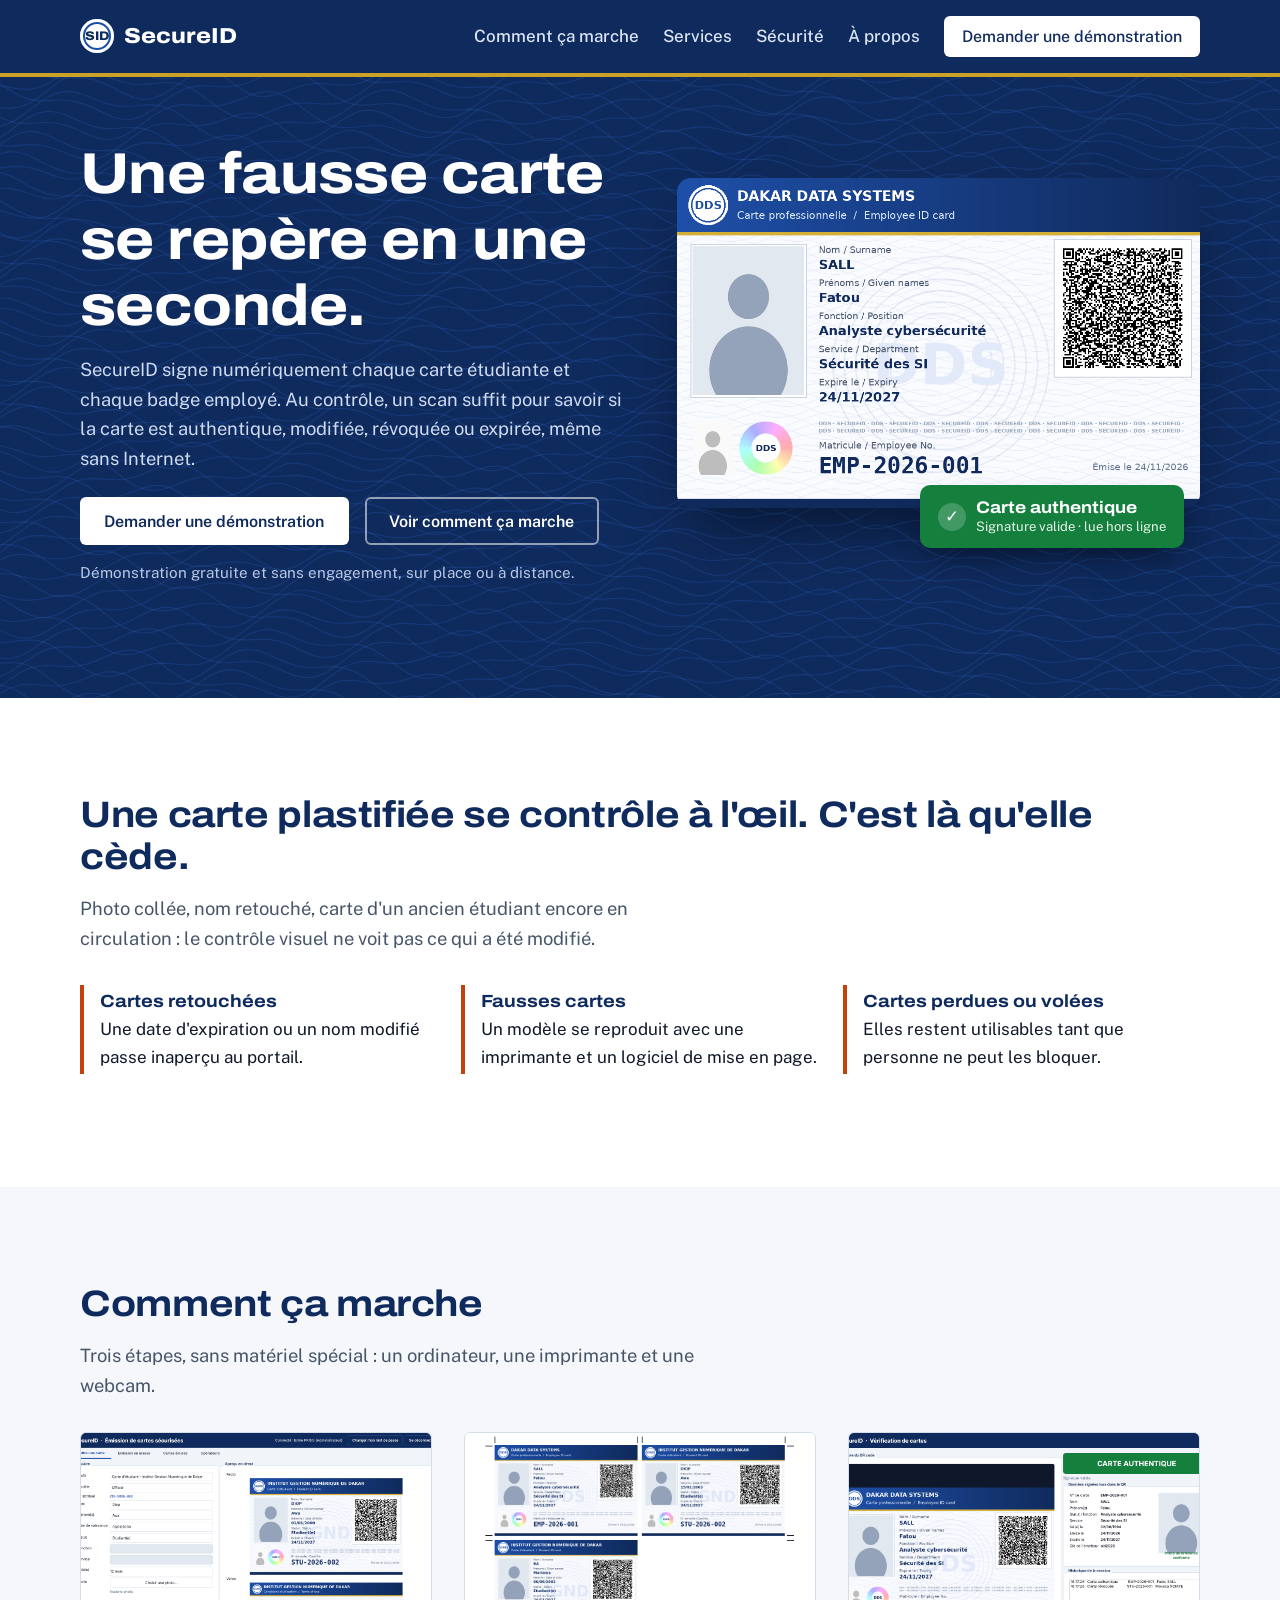
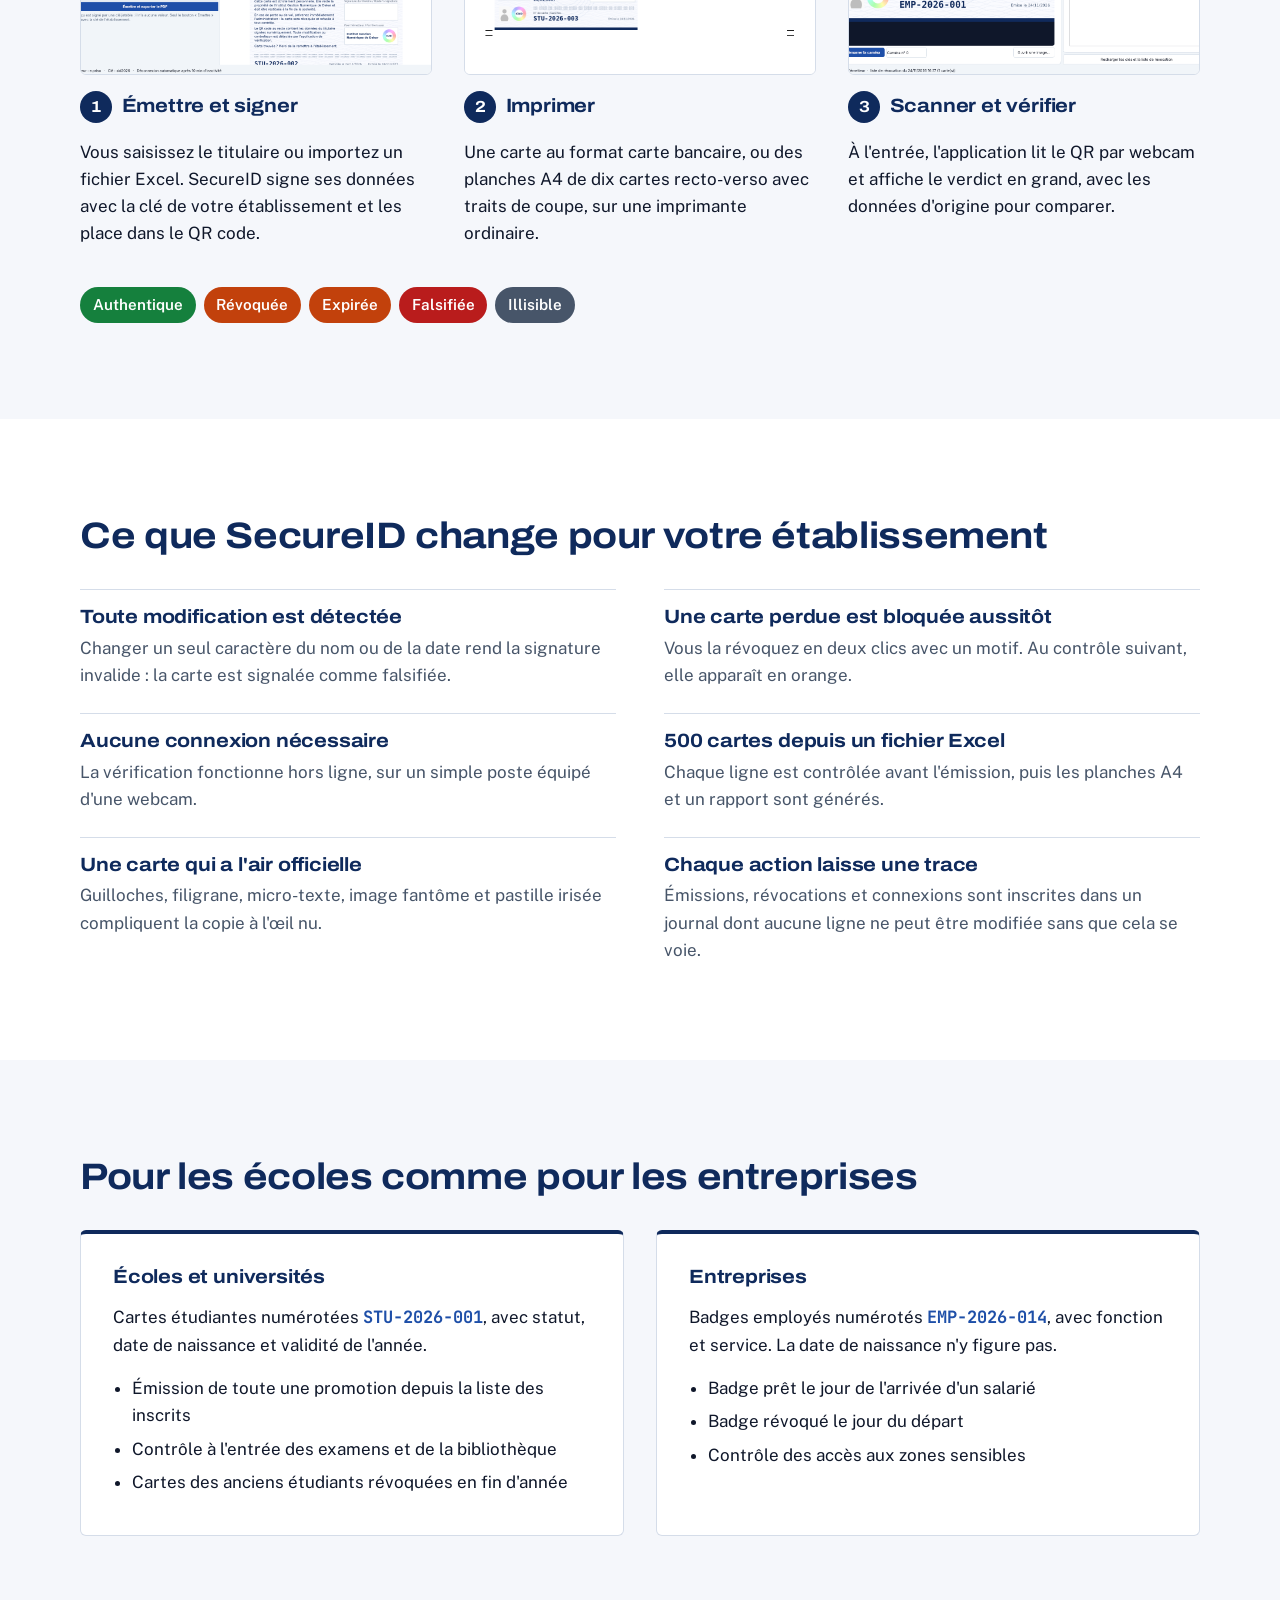
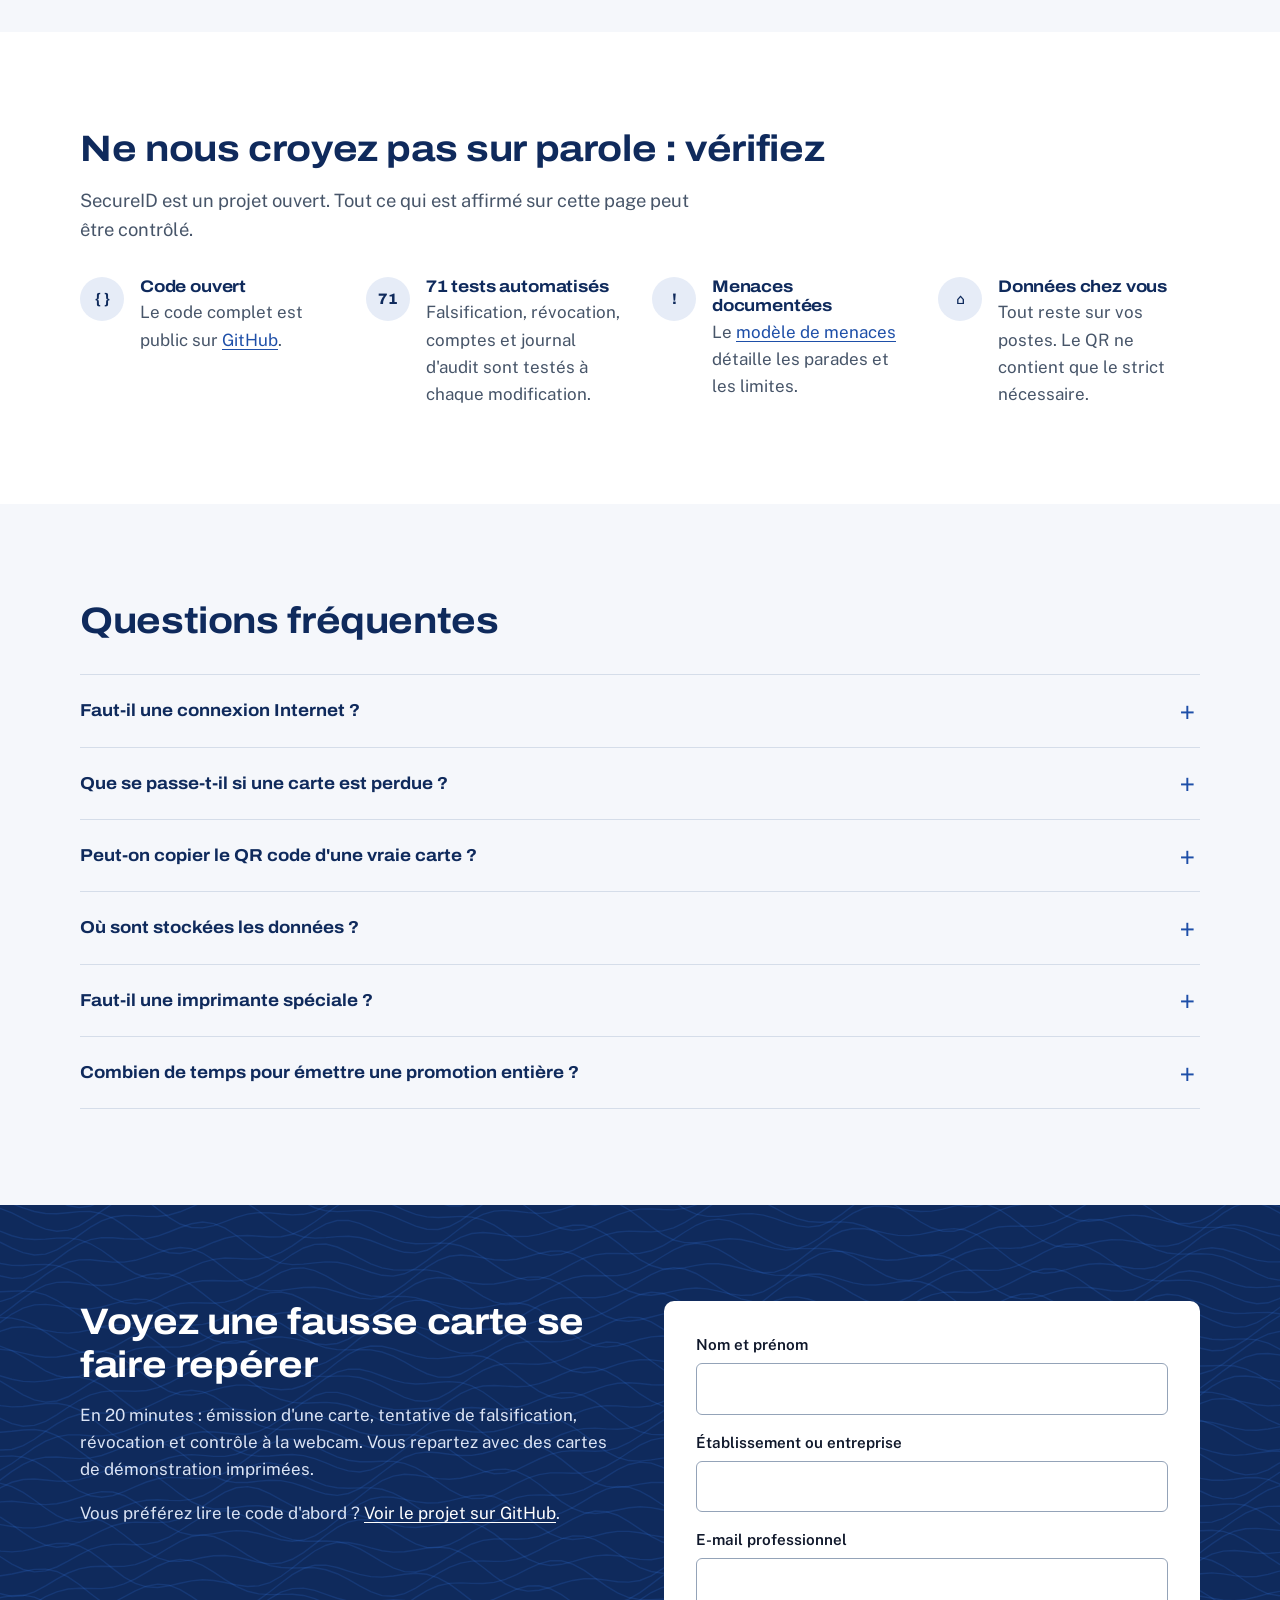
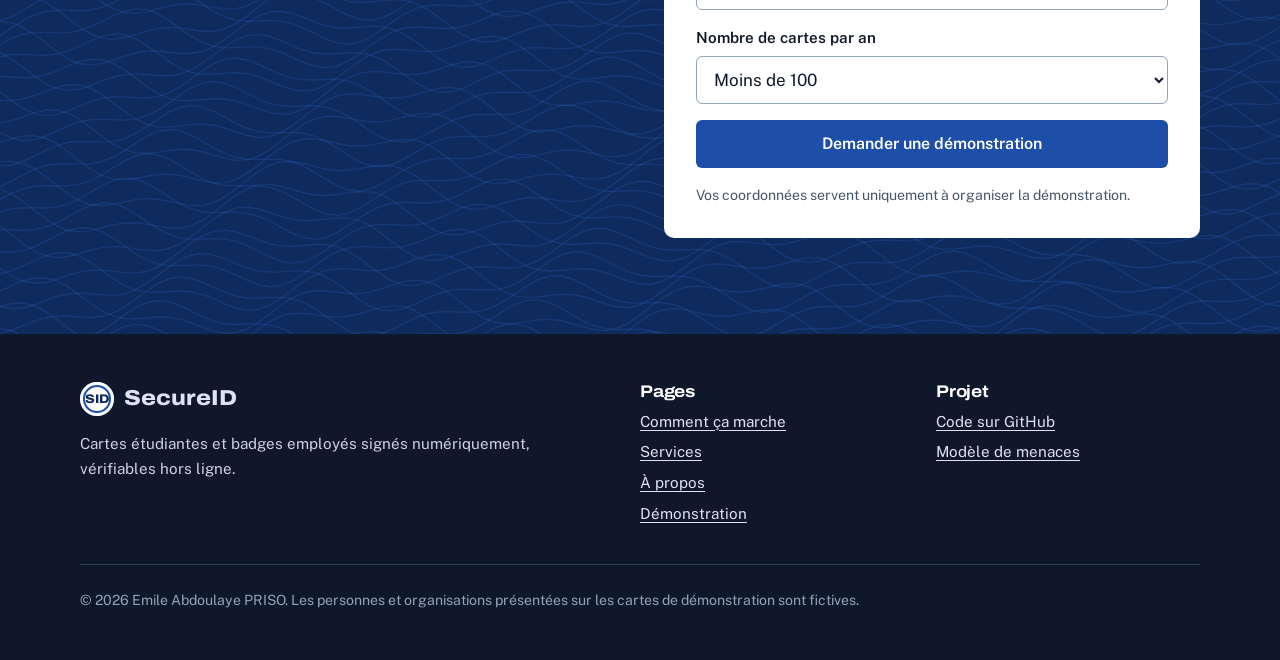
==== docs/index.html @ 7705817b "Site de presentation (GitHub Pages)" ====
<!DOCTYPE html>
<html lang="fr">
<head>
  <meta charset="utf-8">
  <meta name="viewport" content="width=device-width, initial-scale=1">
  <title>SecureID — cartes étudiantes et badges employés vérifiables en une seconde</title>
  <meta name="description" content="SecureID émet des cartes étudiantes et des badges employés signés numériquement. Un scan suffit pour savoir si une carte est authentique, modifiée, révoquée ou expirée, même sans Internet.">
  <link rel="preconnect" href="https://fonts.googleapis.com">
  <link rel="preconnect" href="https://fonts.gstatic.com" crossorigin>
  <link href="https://fonts.googleapis.com/css2?family=Archivo:wdth,wght@100..125,600..800&family=JetBrains+Mono:wght@700&family=Public+Sans:wght@400;500;600;700&display=swap" rel="stylesheet">
  <link rel="stylesheet" href="style.css">
</head>
<body>
<a class="lien-evitement" href="#contenu">Aller au contenu</a>

<!-- ============ En-tête ============ -->
<header class="entete">
  <div class="conteneur entete__barre">
    <a class="logo" href="index.html"><span class="logo__sceau" aria-hidden="true">SID</span>SecureID</a>
    <nav class="nav" aria-label="Navigation principale">
      <a href="index.html#fonctionnement">Comment ça marche</a>
      <a href="services.html">Services</a>
      <a href="index.html#securite">Sécurité</a>
      <a href="a-propos.html">À propos</a>
      <a class="bouton bouton--clair" href="#demo">Demander une démonstration</a>
    </nav>
  </div>
</header>
<hr class="filet">

<main id="contenu">

  <!-- ============ Hero : la carte est scannée, le verdict s'affiche ============ -->
  <section class="hero">
    <div class="conteneur hero__grille">
      <div>
        <h1>Une fausse carte se repère en une seconde.</h1>
        <p class="chapeau">SecureID signe numériquement chaque carte étudiante et chaque badge employé. Au contrôle, un scan suffit pour savoir si la carte est authentique, modifiée, révoquée ou expirée, même sans Internet.</p>
        <div class="boutons">
          <a class="bouton bouton--clair" href="#demo">Demander une démonstration</a>
          <a class="bouton bouton--contour" href="#fonctionnement">Voir comment ça marche</a>
        </div>
        <p class="hero__note">Démonstration gratuite et sans engagement, sur place ou à distance.</p>
      </div>
      <div class="scan">
        <img class="scan__carte" src="img/carte_recto.png" width="1011" height="638"
             alt="Badge employé SecureID de Fatou SALL, Dakar Data Systems : photo, fonction, service, date d'expiration, QR code signé et numéro EMP-2026-001.">
        <span class="scan__ligne" aria-hidden="true"></span>
        <p class="verdict" role="img" aria-label="Verdict de l'application : carte authentique">
          <span class="verdict__coche" aria-hidden="true">✓</span>
          <span>Carte authentique<small>Signature valide · lue hors ligne</small></span>
        </p>
      </div>
    </div>
  </section>

  <!-- ============ Le problème ============ -->
  <section class="section section--blanche" aria-labelledby="titre-probleme">
    <div class="conteneur">
      <h2 id="titre-probleme">Une carte plastifiée se contrôle à l'œil. C'est là qu'elle cède.</h2>
      <p class="chapeau">Photo collée, nom retouché, carte d'un ancien étudiant encore en circulation : le contrôle visuel ne voit pas ce qui a été modifié.</p>
      <ul class="risques">
        <li><strong>Cartes retouchées</strong>Une date d'expiration ou un nom modifié passe inaperçu au portail.</li>
        <li><strong>Fausses cartes</strong>Un modèle se reproduit avec une imprimante et un logiciel de mise en page.</li>
        <li><strong>Cartes perdues ou volées</strong>Elles restent utilisables tant que personne ne peut les bloquer.</li>
      </ul>
    </div>
  </section>

  <!-- ============ Comment ça marche ============ -->
  <section class="section" id="fonctionnement" aria-labelledby="titre-fonctionnement">
    <div class="conteneur">
      <h2 id="titre-fonctionnement">Comment ça marche</h2>
      <p class="chapeau">Trois étapes, sans matériel spécial : un ordinateur, une imprimante et une webcam.</p>
      <ol class="etapes">
        <li class="etape">
          <figure><img src="img/emission.png" width="1280" height="820" loading="lazy" alt="Application d'émission : formulaire du titulaire à gauche, aperçu en direct du recto et du verso à droite."></figure>
          <h3>Émettre et signer</h3>
          <p>Vous saisissez le titulaire ou importez un fichier Excel. SecureID signe ses données avec la clé de votre établissement et les place dans le QR code.</p>
        </li>
        <li class="etape">
          <figure><img src="img/planche_a4.png" width="497" height="702" loading="lazy" alt="Planche A4 de dix cartes avec traits de coupe, prête à imprimer en recto-verso."></figure>
          <h3>Imprimer</h3>
          <p>Une carte au format carte bancaire, ou des planches A4 de dix cartes recto-verso avec traits de coupe, sur une imprimante ordinaire.</p>
        </li>
        <li class="etape">
          <figure><img src="img/verification.png" width="1280" height="800" loading="lazy" alt="Application de vérification : la carte est lue par la webcam et le verdict Carte authentique s'affiche en vert."></figure>
          <h3>Scanner et vérifier</h3>
          <p>À l'entrée, l'application lit le QR par webcam et affiche le verdict en grand, avec les données d'origine pour comparer.</p>
        </li>
      </ol>
      <ul class="legende" aria-label="Les verdicts possibles">
        <li class="ok">Authentique</li><li class="rev">Révoquée</li><li class="rev">Expirée</li><li class="faux">Falsifiée</li><li class="gris">Illisible</li>
      </ul>
    </div>
  </section>

  <!-- ============ Ce que vous obtenez ============ -->
  <section class="section section--blanche" aria-labelledby="titre-atouts">
    <div class="conteneur">
      <h2 id="titre-atouts">Ce que SecureID change pour votre établissement</h2>
      <div class="atouts">
        <div class="atout"><h3>Toute modification est détectée</h3><p>Changer un seul caractère du nom ou de la date rend la signature invalide : la carte est signalée comme falsifiée.</p></div>
        <div class="atout"><h3>Une carte perdue est bloquée aussitôt</h3><p>Vous la révoquez en deux clics avec un motif. Au contrôle suivant, elle apparaît en orange.</p></div>
        <div class="atout"><h3>Aucune connexion nécessaire</h3><p>La vérification fonctionne hors ligne, sur un simple poste équipé d'une webcam.</p></div>
        <div class="atout"><h3>500 cartes depuis un fichier Excel</h3><p>Chaque ligne est contrôlée avant l'émission, puis les planches A4 et un rapport sont générés.</p></div>
        <div class="atout"><h3>Une carte qui a l'air officielle</h3><p>Guilloches, filigrane, micro-texte, image fantôme et pastille irisée compliquent la copie à l'œil nu.</p></div>
        <div class="atout"><h3>Chaque action laisse une trace</h3><p>Émissions, révocations et connexions sont inscrites dans un journal dont aucune ligne ne peut être modifiée sans que cela se voie.</p></div>
      </div>
    </div>
  </section>

  <!-- ============ Deux usages ============ -->
  <section class="section" aria-labelledby="titre-usages">
    <div class="conteneur">
      <h2 id="titre-usages">Pour les écoles comme pour les entreprises</h2>
      <div class="usages">
        <article class="usage">
          <h3>Écoles et universités</h3>
          <p>Cartes étudiantes numérotées <span class="numero">STU-2026-001</span>, avec statut, date de naissance et validité de l'année.</p>
          <ul>
            <li>Émission de toute une promotion depuis la liste des inscrits</li>
            <li>Contrôle à l'entrée des examens et de la bibliothèque</li>
            <li>Cartes des anciens étudiants révoquées en fin d'année</li>
          </ul>
        </article>
        <article class="usage">
          <h3>Entreprises</h3>
          <p>Badges employés numérotés <span class="numero">EMP-2026-014</span>, avec fonction et service. La date de naissance n'y figure pas.</p>
          <ul>
            <li>Badge prêt le jour de l'arrivée d'un salarié</li>
            <li>Badge révoqué le jour du départ</li>
            <li>Contrôle des accès aux zones sensibles</li>
          </ul>
        </article>
      </div>
    </div>
  </section>

  <!-- ============ Sécurité et preuves (pas de faux clients) ============ -->
  <section class="section section--blanche" id="securite" aria-labelledby="titre-securite">
    <div class="conteneur">
      <h2 id="titre-securite">Ne nous croyez pas sur parole : vérifiez</h2>
      <p class="chapeau">SecureID est un projet ouvert. Tout ce qui est affirmé sur cette page peut être contrôlé.</p>
      <div class="preuves">
        <div class="preuve"><span class="preuve__pastille" aria-hidden="true">{ }</span><div><h3>Code ouvert</h3><p>Le code complet est public sur <a href="https://github.com/emilepri/secureid">GitHub</a>.</p></div></div>
        <div class="preuve"><span class="preuve__pastille" aria-hidden="true">71</span><div><h3>71 tests automatisés</h3><p>Falsification, révocation, comptes et journal d'audit sont testés à chaque modification.</p></div></div>
        <div class="preuve"><span class="preuve__pastille" aria-hidden="true">!</span><div><h3>Menaces documentées</h3><p>Le <a href="https://github.com/emilepri/secureid/blob/main/docs/threat-model.md">modèle de menaces</a> détaille les parades et les limites.</p></div></div>
        <div class="preuve"><span class="preuve__pastille" aria-hidden="true">⌂</span><div><h3>Données chez vous</h3><p>Tout reste sur vos postes. Le QR ne contient que le strict nécessaire.</p></div></div>
      </div>
      <!-- Témoignages : ajouter ici les retours réels après un premier pilote. Ne jamais publier de témoignage inventé. -->
    </div>
  </section>

  <!-- ============ FAQ ============ -->
  <section class="section" aria-labelledby="titre-faq">
    <div class="conteneur">
      <h2 id="titre-faq">Questions fréquentes</h2>
      <div class="faq">
        <details><summary>Faut-il une connexion Internet ?</summary>
          <p>Non. L'émission comme la vérification fonctionnent hors ligne. Les postes de contrôle reçoivent simplement un dossier contenant la clé publique et la liste des cartes révoquées.</p></details>
        <details><summary>Que se passe-t-il si une carte est perdue ?</summary>
          <p>Un administrateur la révoque avec un motif. Une fois la liste mise à jour sur les postes de contrôle, la carte est refusée et s'affiche en orange.</p></details>
        <details><summary>Peut-on copier le QR code d'une vraie carte ?</summary>
          <p>Une copie exacte reste lisible, c'est pourquoi l'application affiche les données et, quand elle est disponible, la photo d'origine : le contrôleur compare avec la personne. En revanche, toute modification du contenu est détectée.</p></details>
        <details><summary>Où sont stockées les données ?</summary>
          <p>Sur le poste d'émission de votre établissement, dans une base locale. Rien n'est envoyé vers un serveur extérieur.</p></details>
        <details><summary>Faut-il une imprimante spéciale ?</summary>
          <p>Non. Une imprimante couleur recto-verso suffit pour les planches A4. Une imprimante à cartes PVC peut aussi imprimer le PDF au format carte bancaire.</p></details>
        <details><summary>Combien de temps pour émettre une promotion entière ?</summary>
          <p>Le temps de préparer le fichier Excel et le dossier de photos : l'analyse et l'émission sont ensuite automatiques, avec un rapport ligne par ligne.</p></details>
      </div>
    </div>
  </section>

  <!-- ============ Appel final ============ -->
  <section class="section final" id="demo" aria-labelledby="titre-demo">
    <div class="conteneur final__grille">
      <div>
        <h2 id="titre-demo">Voyez une fausse carte se faire repérer</h2>
        <p>En 20 minutes : émission d'une carte, tentative de falsification, révocation et contrôle à la webcam. Vous repartez avec des cartes de démonstration imprimées.</p>
        <p>Vous préférez lire le code d'abord ? <a href="https://github.com/emilepri/secureid" style="color:#fff">Voir le projet sur GitHub</a>.</p>
      </div>
      <!-- Formulaire : à relier à un service d'envoi (ex. Formspree) en remplaçant action="#".
           Ne jamais écrire de clé secrète ni de mot de passe dans ce fichier. -->
      <form class="formulaire" id="form-demo" action="#" method="post">
        <div class="champ"><label for="nom">Nom et prénom</label><input id="nom" name="nom" autocomplete="name" required></div>
        <div class="champ"><label for="etablissement">Établissement ou entreprise</label><input id="etablissement" name="etablissement" autocomplete="organization" required></div>
        <div class="champ"><label for="email">E-mail professionnel</label><input id="email" name="email" type="email" autocomplete="email" required></div>
        <div class="champ"><label for="volume">Nombre de cartes par an</label>
          <select id="volume" name="volume"><option>Moins de 100</option><option>100 à 500</option><option>500 à 2 000</option><option>Plus de 2 000</option></select></div>
        <button class="bouton bouton--principal" type="submit">Demander une démonstration</button>
        <p class="formulaire__note">Vos coordonnées servent uniquement à organiser la démonstration.</p>
        <p class="formulaire__retour" id="retour" role="status" hidden></p>
      </form>
    </div>
  </section>
</main>

<!-- ============ Pied de page ============ -->
<footer class="pied">
  <div class="conteneur">
    <div class="pied__grille">
      <div>
        <a class="logo" href="index.html"><span class="logo__sceau" aria-hidden="true">SID</span>SecureID</a>
        <p style="margin-top:1rem">Cartes étudiantes et badges employés signés numériquement, vérifiables hors ligne.</p>
      </div>
      <nav aria-label="Pages"><h2>Pages</h2><ul>
        <li><a href="index.html#fonctionnement">Comment ça marche</a></li><li><a href="services.html">Services</a></li>
        <li><a href="a-propos.html">À propos</a></li><li><a href="#demo">Démonstration</a></li></ul></nav>
      <div><h2>Projet</h2><ul>
        <li><a href="https://github.com/emilepri/secureid">Code sur GitHub</a></li>
        <li><a href="https://github.com/emilepri/secureid/blob/main/docs/threat-model.md">Modèle de menaces</a></li></ul></div>
    </div>
    <p class="pied__bas">© 2026 Emile Abdoulaye PRISO. Les personnes et organisations présentées sur les cartes de démonstration sont fictives.</p>
  </div>
</footer>
<script>
  // Tant que le formulaire n'est relié à aucun service d'envoi (action="#"), on le dit honnêtement
  // au lieu de simuler un envoi. Supprime ce script une fois action="https://..." renseigné.
  {
    const form = document.getElementById("form-demo");
    form.addEventListener("submit", (e) => {
      if (form.getAttribute("action") !== "#") return;
      e.preventDefault();
      const retour = document.getElementById("retour");
      retour.hidden = false;
      retour.textContent = "L'envoi en ligne n'est pas encore activé. En attendant, contactez-moi depuis mon profil GitHub : github.com/emilepri";
    });
  }
</script>
</body>
</html>
---- docs/style.css ----
/* SecureID — site de présentation
   Design system : mêmes couleurs que les cartes et le logiciel.
   Mobile d'abord ; les grilles s'ouvrent à partir de 760 px et 1000 px. */

:root {
  /* Couleurs */
  --marine: #0f2a5c;        /* bandeau des cartes, titres */
  --bleu: #1e4fa8;          /* actions, liens */
  --bleu-clair: #3b82f6;    /* guilloches, détails */
  --or: #c9a227;            /* filet doré : séparateurs uniquement */
  --papier: #f5f7fb;        /* fond de page */
  --blanc: #ffffff;
  --encre: #0f172a;         /* texte courant */
  --gris: #475569;          /* texte secondaire (contraste AA sur papier) */
  --trait: #d5dde9;         /* bordures */
  --vert: #15803d;          /* verdict authentique */
  --orange: #c2410c;        /* verdict révoquée / expirée */
  --rouge: #b91c1c;         /* verdict falsifiée */

  /* Typographie */
  --titre: "Archivo", "Arial Narrow", system-ui, sans-serif;
  --texte: "Public Sans", system-ui, -apple-system, "Segoe UI", sans-serif;
  --numero: "JetBrains Mono", Consolas, monospace;  /* numéros de carte uniquement */

  /* Espacements (multiples de 8 px) */
  --s1: 0.5rem; --s2: 1rem; --s3: 1.5rem; --s4: 2rem; --s6: 3rem; --s8: 4rem; --s12: 6rem;
  --largeur: 70rem;
  --rayon: 6px;
}

*, *::before, *::after { box-sizing: border-box; }
html { scroll-behavior: smooth; }
body {
  margin: 0;
  font-family: var(--texte);
  font-size: 1.0625rem;
  line-height: 1.6;
  color: var(--encre);
  background: var(--papier);
  -webkit-font-smoothing: antialiased;
}
img { max-width: 100%; height: auto; display: block; }
a { color: var(--bleu); text-underline-offset: 3px; }
a:hover { color: var(--marine); }
:focus-visible { outline: 3px solid var(--or); outline-offset: 3px; border-radius: 2px; }

h1, h2, h3 {
  font-family: var(--titre);
  font-stretch: 112%;
  color: var(--marine);
  line-height: 1.15;
  margin: 0 0 var(--s2);
  letter-spacing: -0.01em;
}
h1 { font-size: clamp(2.1rem, 5.2vw, 3.6rem); font-weight: 750; }
h2 { font-size: clamp(1.6rem, 3.4vw, 2.3rem); font-weight: 700; }
h3 { font-size: 1.2rem; font-weight: 700; }
p { margin: 0 0 var(--s2); max-width: 64ch; }

.conteneur { width: min(100% - 2.5rem, var(--largeur)); margin-inline: auto; }
.section { padding-block: var(--s8); }
.section--blanche { background: var(--blanc); }
.chapeau { font-size: 1.15rem; color: var(--gris); max-width: 58ch; }

/* Filet doré : reprend le filet sous le bandeau de la carte Officiel */
.filet { height: 4px; background: var(--or); border: 0; margin: 0; }

.lien-evitement { position: absolute; left: -9999px; }
.lien-evitement:focus { left: var(--s2); top: var(--s2); z-index: 10; background: var(--blanc); padding: var(--s1) var(--s2); }

/* ---------- Boutons ---------- */
.bouton {
  display: inline-flex; align-items: center; justify-content: center;
  min-height: 48px; padding: 0.75rem 1.4rem;
  font: 600 1rem/1.2 var(--texte);
  border-radius: var(--rayon); border: 2px solid transparent;
  text-decoration: none; cursor: pointer;
  transition: background-color .15s, color .15s, border-color .15s;
}
.bouton--principal { background: var(--bleu); color: var(--blanc); }
.bouton--principal:hover { background: var(--marine); color: var(--blanc); }
.bouton--clair { background: var(--blanc); color: var(--marine); }
.bouton--clair:hover { background: #e6ecf7; color: var(--marine); }
.bouton--contour { border-color: rgba(255,255,255,.55); color: var(--blanc); }
.bouton--contour:hover { border-color: var(--blanc); background: rgba(255,255,255,.08); color: var(--blanc); }
.bouton--secondaire { border-color: var(--bleu); color: var(--bleu); background: transparent; }
.bouton--secondaire:hover { background: var(--bleu); color: var(--blanc); }
.boutons { display: flex; flex-wrap: wrap; gap: var(--s2); margin-top: var(--s3); }
.sous-bouton { font-size: 0.95rem; margin-top: var(--s2); }

/* ---------- En-tête ---------- */
.entete { background: var(--marine); color: var(--blanc); }
.entete__barre { display: flex; align-items: center; justify-content: space-between; gap: var(--s2); padding-block: var(--s2); flex-wrap: wrap; }
.logo { display: inline-flex; align-items: center; gap: .6rem; color: var(--blanc); text-decoration: none;
        font: 800 1.35rem/1 var(--titre); font-stretch: 112%; }
.logo__sceau { width: 34px; height: 34px; border-radius: 50%; background: var(--blanc); color: var(--marine);
               display: grid; place-items: center; font-size: .78rem; box-shadow: inset 0 0 0 3px var(--blanc), inset 0 0 0 5px var(--bleu); }
.logo:hover { color: var(--blanc); }
.nav { display: flex; flex-wrap: wrap; gap: var(--s1) var(--s3); align-items: center; }
.nav a { color: #dbe4f5; text-decoration: none; font-weight: 500; padding-block: .3rem; }
.nav a:hover, .nav a[aria-current="page"] { color: var(--blanc); box-shadow: 0 2px 0 var(--or); }
.nav .bouton { color: var(--marine); box-shadow: none; padding: .55rem 1rem; min-height: 40px; }

/* ---------- Hero ---------- */
.hero {
  background: var(--marine) url("img/guilloche.svg") center / cover no-repeat;
  color: #e7eefb;
  padding-block: var(--s6) var(--s8);
  overflow: hidden;
}
.hero h1 { color: var(--blanc); max-width: 16ch; }
.hero .chapeau { color: #cfdbf2; }
.hero__grille { display: grid; gap: var(--s6); align-items: center; }
.hero__note { font-size: .95rem; color: #b9c8e6; margin-top: var(--s2); }

/* Démonstration : la carte est « scannée », puis le verdict apparaît */
.scan { position: relative; max-width: 560px; justify-self: center; padding-bottom: 3.5rem; }
.scan__carte { border-radius: 14px; box-shadow: 0 30px 60px -20px rgba(0,0,0,.55); }
.scan__ligne {
  position: absolute; left: 0; right: 0; top: 0; height: 3px;  /* parcourt la carte seule (voir keyframes) */
  background: var(--bleu-clair); box-shadow: 0 0 18px 4px rgba(59,130,246,.7);
  border-radius: 3px; opacity: 0;
  animation: balayage 1.6s .5s ease-in-out forwards;
}
.verdict {
  position: absolute; right: 1rem; bottom: 0;  /* sous la carte : ne masque ni le QR ni le numéro */
  display: flex; align-items: center; gap: .65rem;
  background: var(--vert); color: var(--blanc);
  font: 700 1.05rem/1.2 var(--titre); font-stretch: 112%;
  padding: .8rem 1.1rem; border-radius: 10px;
  box-shadow: 0 14px 30px -10px rgba(0,0,0,.5);
  opacity: 0; transform: translateY(8px);
  animation: apparition .35s 2.15s ease-out forwards;
}
.verdict small { display: block; font: 400 .82rem/1.3 var(--texte); opacity: .9; }
.verdict__coche { width: 28px; height: 28px; border-radius: 50%; background: rgba(255,255,255,.2); display: grid; place-items: center; flex: none; }

@keyframes balayage {
  0% { top: 0; opacity: 0; } 10% { opacity: 1; } 90% { opacity: 1; } 100% { top: calc(100% - 3.5rem); opacity: 0; }
}
@keyframes apparition { to { opacity: 1; transform: none; } }
@media (prefers-reduced-motion: reduce) {
  .scan__ligne { display: none; }
  .verdict { animation: none; opacity: 1; transform: none; }
  html { scroll-behavior: auto; }
}

/* ---------- Problème ---------- */
.risques { display: grid; gap: var(--s3); margin-top: var(--s4); padding: 0; list-style: none; }
.risques li { border-left: 4px solid var(--orange); padding: .2rem 0 .2rem var(--s2); }
.risques strong { display: block; font-family: var(--titre); font-stretch: 112%; color: var(--marine); font-size: 1.1rem; }

/* ---------- Étapes (vraie séquence : numérotée) ---------- */
.etapes { counter-reset: etape; display: grid; gap: var(--s4); margin-top: var(--s4); padding: 0; list-style: none; }
.etape { counter-increment: etape; }
.etape figure { margin: 0 0 var(--s2); border: 1px solid var(--trait); border-radius: var(--rayon); overflow: hidden; background: var(--blanc); }
.etape h3::before {
  content: counter(etape);
  display: inline-grid; place-items: center; width: 2rem; height: 2rem; margin-right: .6rem;
  border-radius: 50%; background: var(--marine); color: var(--blanc); font-size: 1rem;
}

/* ---------- Fonctionnalités : liste à deux colonnes, pas de cartes ---------- */
.atouts { display: grid; gap: var(--s3) var(--s6); margin-top: var(--s4); }
.atout { padding-top: var(--s2); border-top: 1px solid var(--trait); }
.atout h3 { margin-bottom: .4rem; }
.atout p { margin: 0; color: var(--gris); }

/* ---------- Usages ---------- */
.usages { display: grid; gap: var(--s4); margin-top: var(--s4); }
.usage { background: var(--blanc); border: 1px solid var(--trait); border-top: 4px solid var(--marine); border-radius: var(--rayon); padding: var(--s4); }
.usage ul { margin: 0; padding-left: 1.2rem; }
.usage li { margin-bottom: .4rem; }
.numero { font-family: var(--numero); font-weight: 700; color: var(--bleu); }

/* ---------- Preuves ---------- */
.preuves { display: grid; gap: var(--s3); margin-top: var(--s4); }
.preuve { display: grid; grid-template-columns: auto 1fr; gap: var(--s2); align-items: start; }
.preuve__pastille { width: 44px; height: 44px; border-radius: 50%; display: grid; place-items: center;
                    background: #e6ecf7; color: var(--marine); font: 800 .95rem var(--titre); }
.preuve h3 { margin-bottom: .2rem; font-size: 1.05rem; }
.preuve p { margin: 0; color: var(--gris); }

/* ---------- Verdicts (légende) ---------- */
.legende { display: flex; flex-wrap: wrap; gap: var(--s1); padding: 0; list-style: none; margin: var(--s3) 0 0; }
.legende li { color: var(--blanc); font-weight: 600; font-size: .95rem; padding: .35rem .8rem; border-radius: 999px; }
.legende .ok { background: var(--vert); } .legende .rev { background: var(--orange); } .legende .faux { background: var(--rouge); }
.legende .gris { background: var(--gris); }

/* ---------- FAQ ---------- */
.faq { margin-top: var(--s4); border-top: 1px solid var(--trait); }
.faq details { border-bottom: 1px solid var(--trait); }
.faq summary {
  cursor: pointer; list-style: none; padding: var(--s3) 2.5rem var(--s3) 0; position: relative;
  font: 700 1.08rem/1.35 var(--titre); font-stretch: 108%; color: var(--marine);
}
.faq summary::-webkit-details-marker { display: none; }
.faq summary::after { content: "+"; position: absolute; right: .25rem; top: 50%; transform: translateY(-50%);
                      font-size: 1.6rem; font-weight: 400; color: var(--bleu); }
.faq details[open] summary::after { content: "−"; }
.faq details p { padding-bottom: var(--s3); margin: 0; color: var(--gris); }

/* ---------- Appel final + formulaire ---------- */
.final { background: var(--marine) url("img/guilloche.svg") center / cover no-repeat; color: #dbe4f5; }
.final h2 { color: var(--blanc); }
.final__grille { display: grid; gap: var(--s6); align-items: start; }
.formulaire { background: var(--blanc); color: var(--encre); border-radius: 10px; padding: var(--s4); display: grid; gap: var(--s2); }
.champ { display: grid; gap: .35rem; }
.champ label { font-weight: 600; font-size: .95rem; }
.champ input, .champ select, .champ textarea {
  font: inherit; color: var(--encre); padding: .7rem .8rem; min-height: 48px;
  border: 1px solid #94a3b8; border-radius: var(--rayon); background: var(--blanc);
}
.champ input:focus-visible, .champ select:focus-visible, .champ textarea:focus-visible { outline: 3px solid var(--bleu-clair); outline-offset: 1px; }
.formulaire__note { font-size: .88rem; color: var(--gris); margin: 0; }

/* ---------- Pages intérieures ---------- */
.bandeau { background: var(--marine) url("img/guilloche.svg") center / cover no-repeat; color: #dbe4f5; padding-block: var(--s6); }
.bandeau h1 { color: var(--blanc); font-size: clamp(2rem, 4.5vw, 3rem); max-width: 22ch; }
.offres { display: grid; gap: var(--s6); }
.offre { display: grid; gap: var(--s3); padding-bottom: var(--s6); border-bottom: 1px solid var(--trait); }
.offre:last-child { border-bottom: 0; padding-bottom: 0; }
.offre__meta { display: grid; gap: var(--s2); }
.offre__meta dt { font-weight: 700; color: var(--marine); }
.offre__meta dd { margin: 0; color: var(--gris); }
.offre ul { margin: 0; padding-left: 1.2rem; }
.offre__visuel { border: 1px solid var(--trait); border-radius: var(--rayon); background: var(--blanc); overflow: hidden; }
.valeurs { display: grid; gap: var(--s3); margin-top: var(--s4); }
.valeur h3 { margin-bottom: .3rem; }
.valeur p { margin: 0; color: var(--gris); }
.citation { border-left: 4px solid var(--or); padding-left: var(--s3); font-size: 1.2rem; color: var(--marine); max-width: 52ch; }
.parcours { padding-left: 1.2rem; }
.parcours li { margin-bottom: .5rem; }

/* ---------- Pied de page ---------- */
.pied { background: var(--encre); color: #cbd5e1; padding-block: var(--s6) var(--s4); font-size: .95rem; }
.pied a { color: #dbe4f5; }
.pied__grille { display: grid; gap: var(--s4); }
.pied h2 { color: var(--blanc); font-size: 1.05rem; margin-bottom: var(--s1); }
.pied ul { list-style: none; padding: 0; margin: 0; }
.pied li { margin-bottom: .4rem; }
.pied__bas { margin-top: var(--s4); padding-top: var(--s3); border-top: 1px solid #334155; color: #94a3b8; font-size: .88rem; }

/* ---------- Grilles sur écrans plus larges ---------- */
@media (min-width: 760px) {
  .risques, .preuves { grid-template-columns: repeat(2, 1fr); }
  .atouts, .usages, .valeurs { grid-template-columns: repeat(2, 1fr); }
  .pied__grille { grid-template-columns: 2fr 1fr 1fr; }
  .offre { grid-template-columns: 1.1fr .9fr; align-items: start; }
}
@media (min-width: 1000px) {
  .section { padding-block: var(--s12); }
  .hero { padding-block: var(--s8) var(--s12); }
  .hero__grille { grid-template-columns: 1.05fr 1fr; }
  .risques { grid-template-columns: repeat(3, 1fr); }
  .etapes { grid-template-columns: repeat(3, 1fr); }
  .preuves { grid-template-columns: repeat(4, 1fr); }
  .final__grille { grid-template-columns: 1fr 1fr; }
}

/* Les captures des étapes ont des formats différents : même cadre pour les trois */
.etape figure img { width: 100%; aspect-ratio: 16 / 11; object-fit: cover; object-position: top center; }

.pied__bas { max-width: none; }
.formulaire__retour { margin: 0; padding: .75rem 1rem; border-radius: var(--rayon); background: #e6ecf7; color: var(--marine); font-weight: 600; }
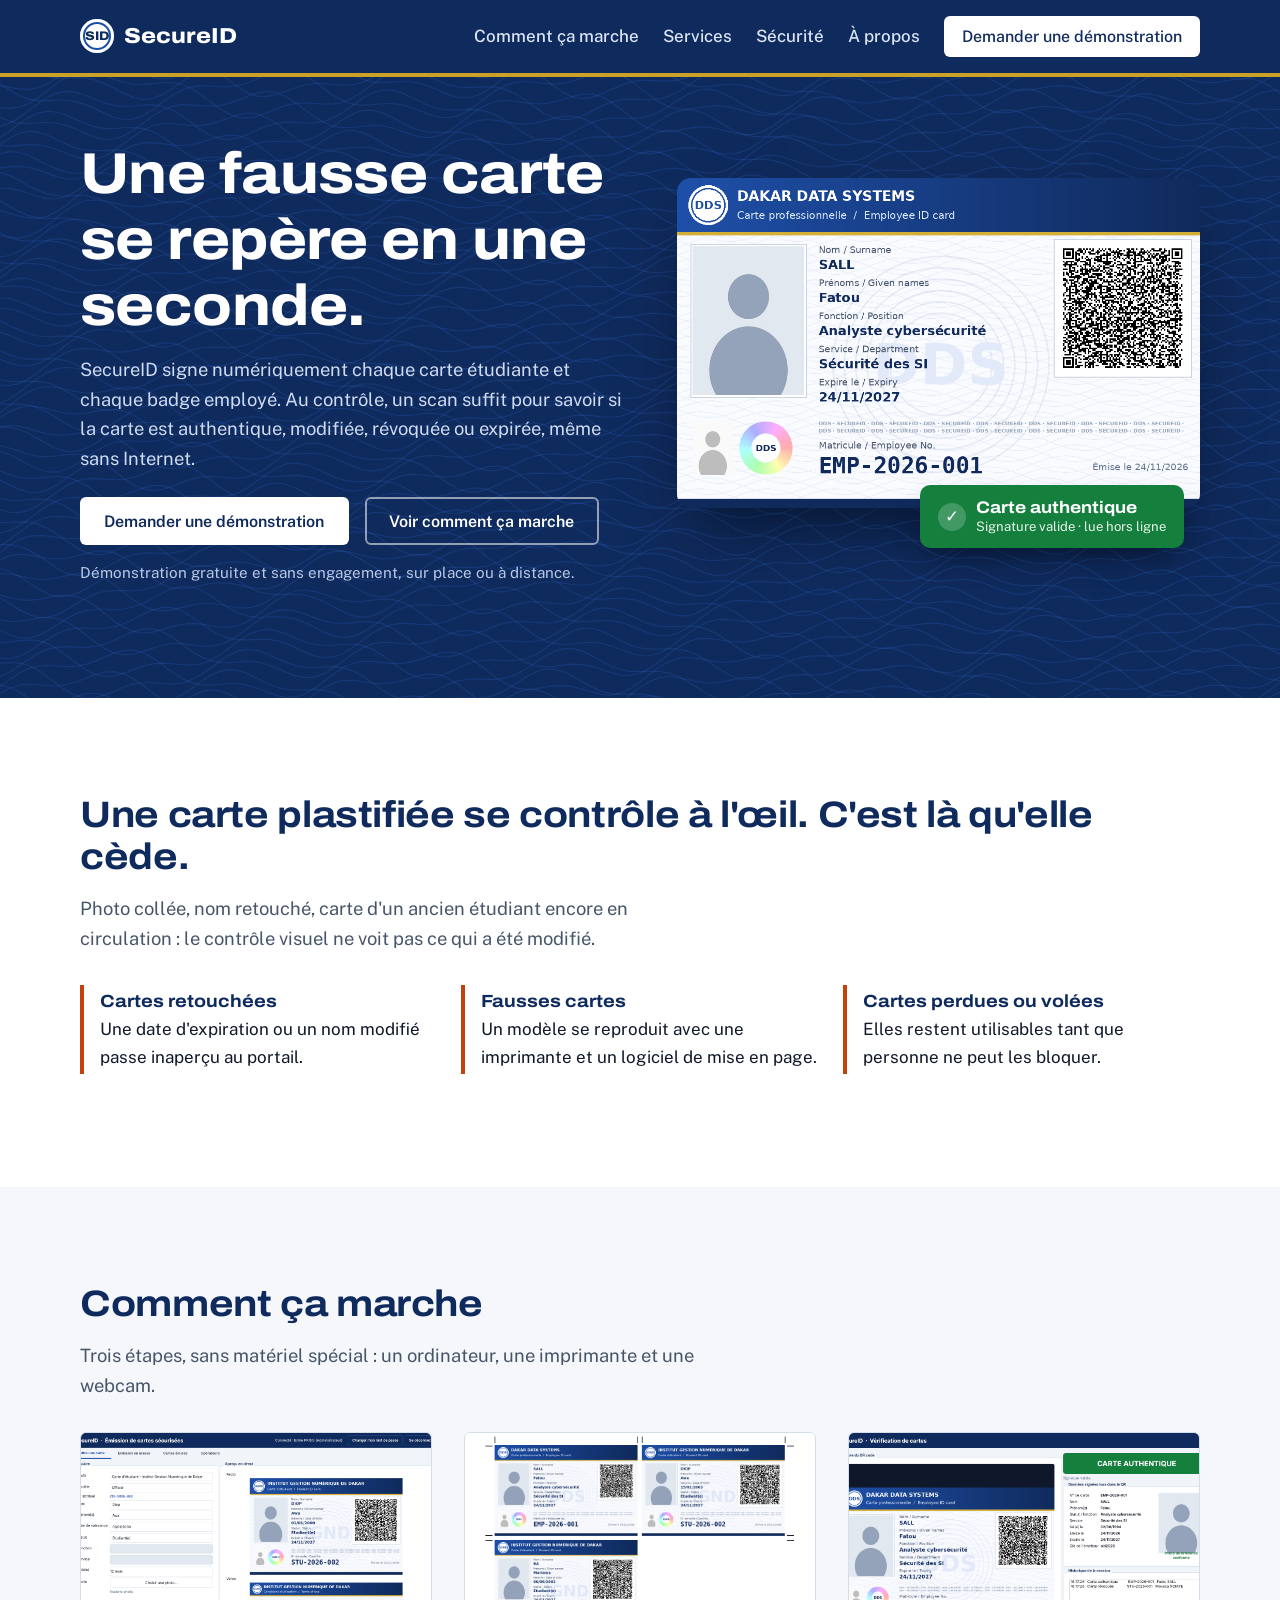
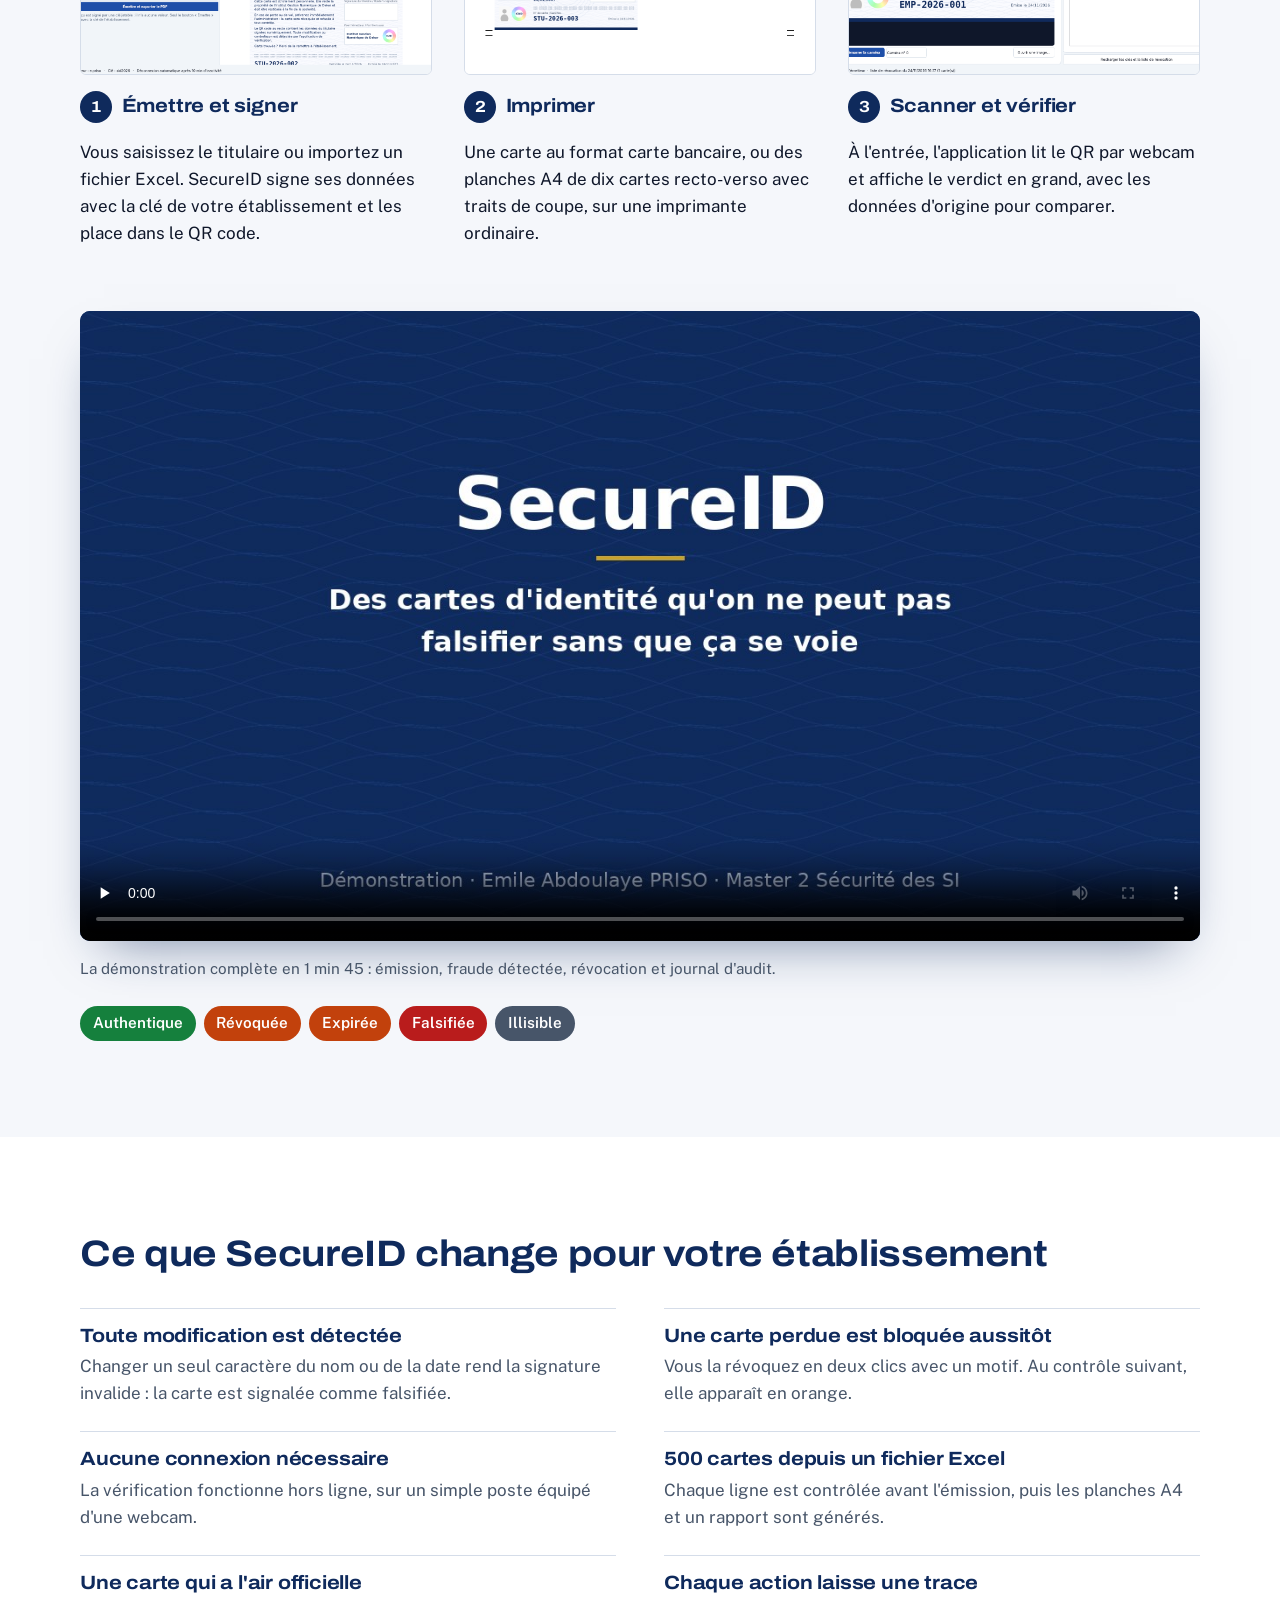
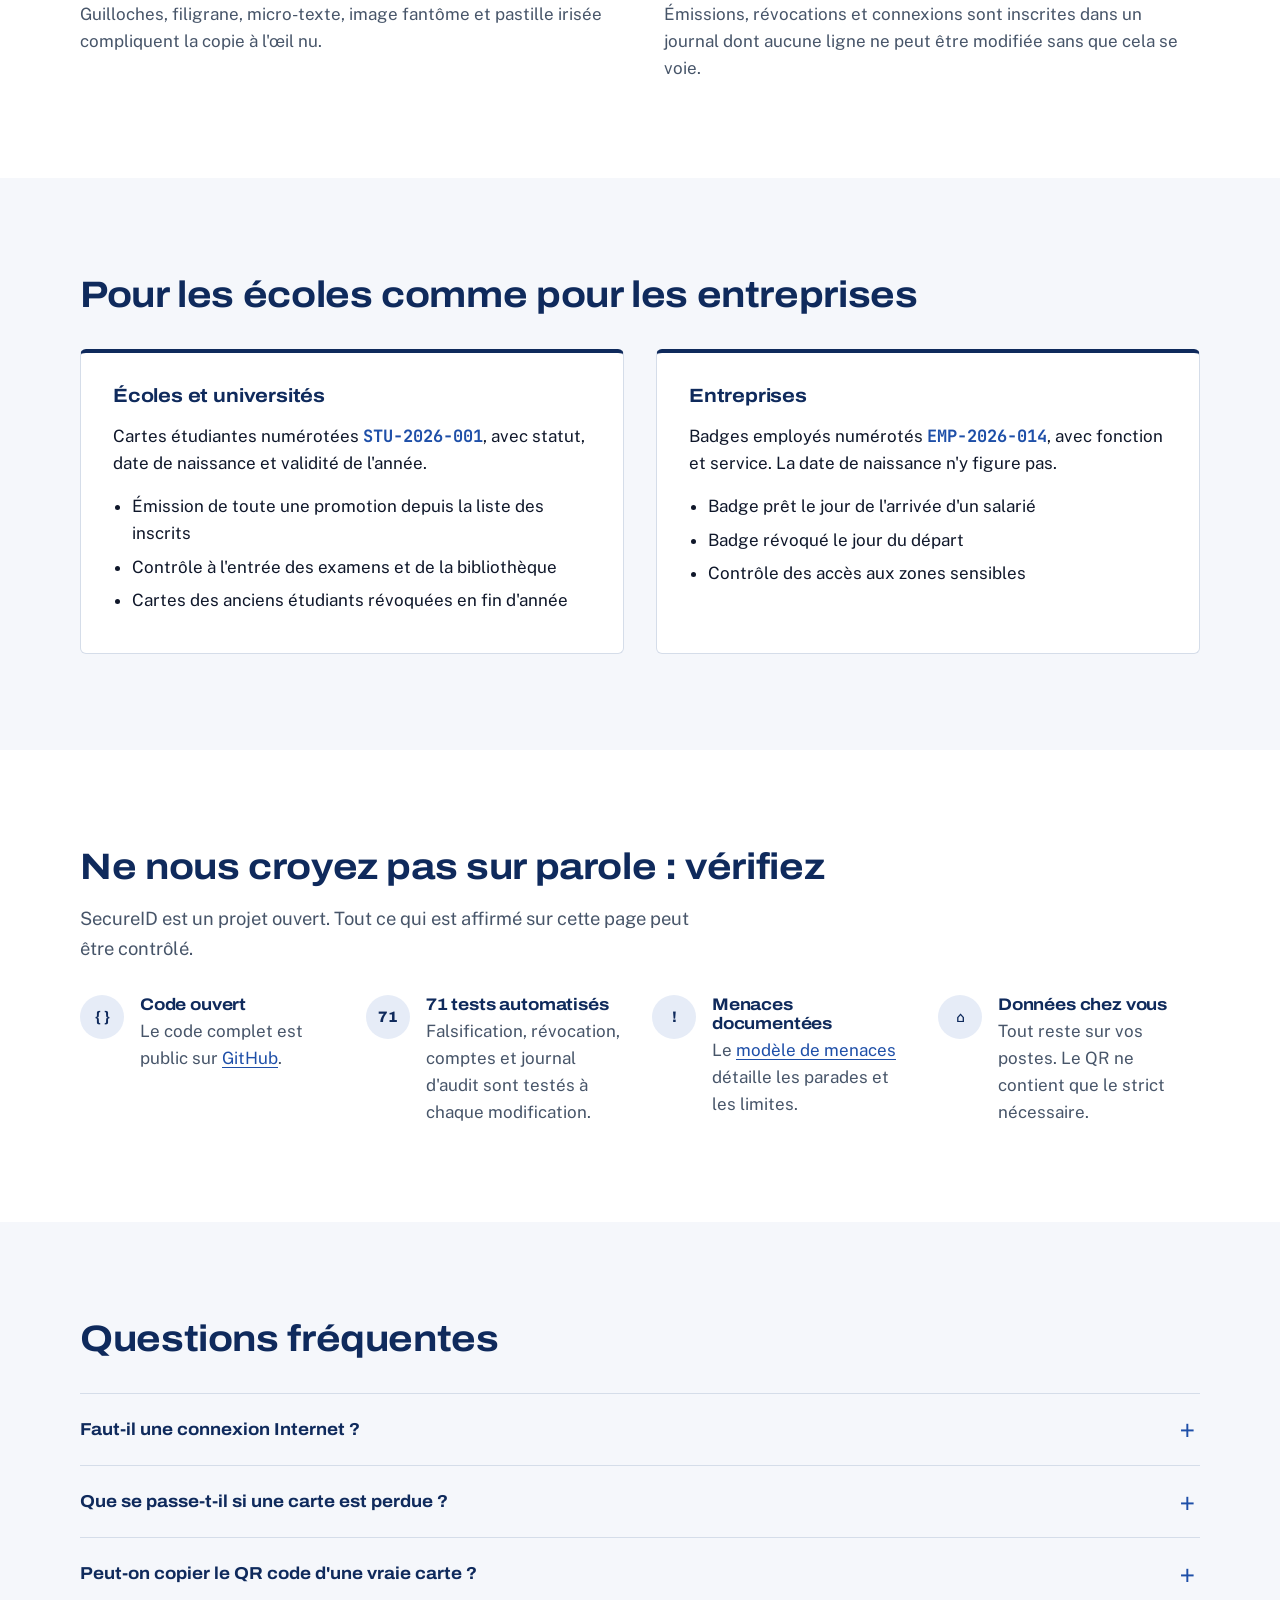
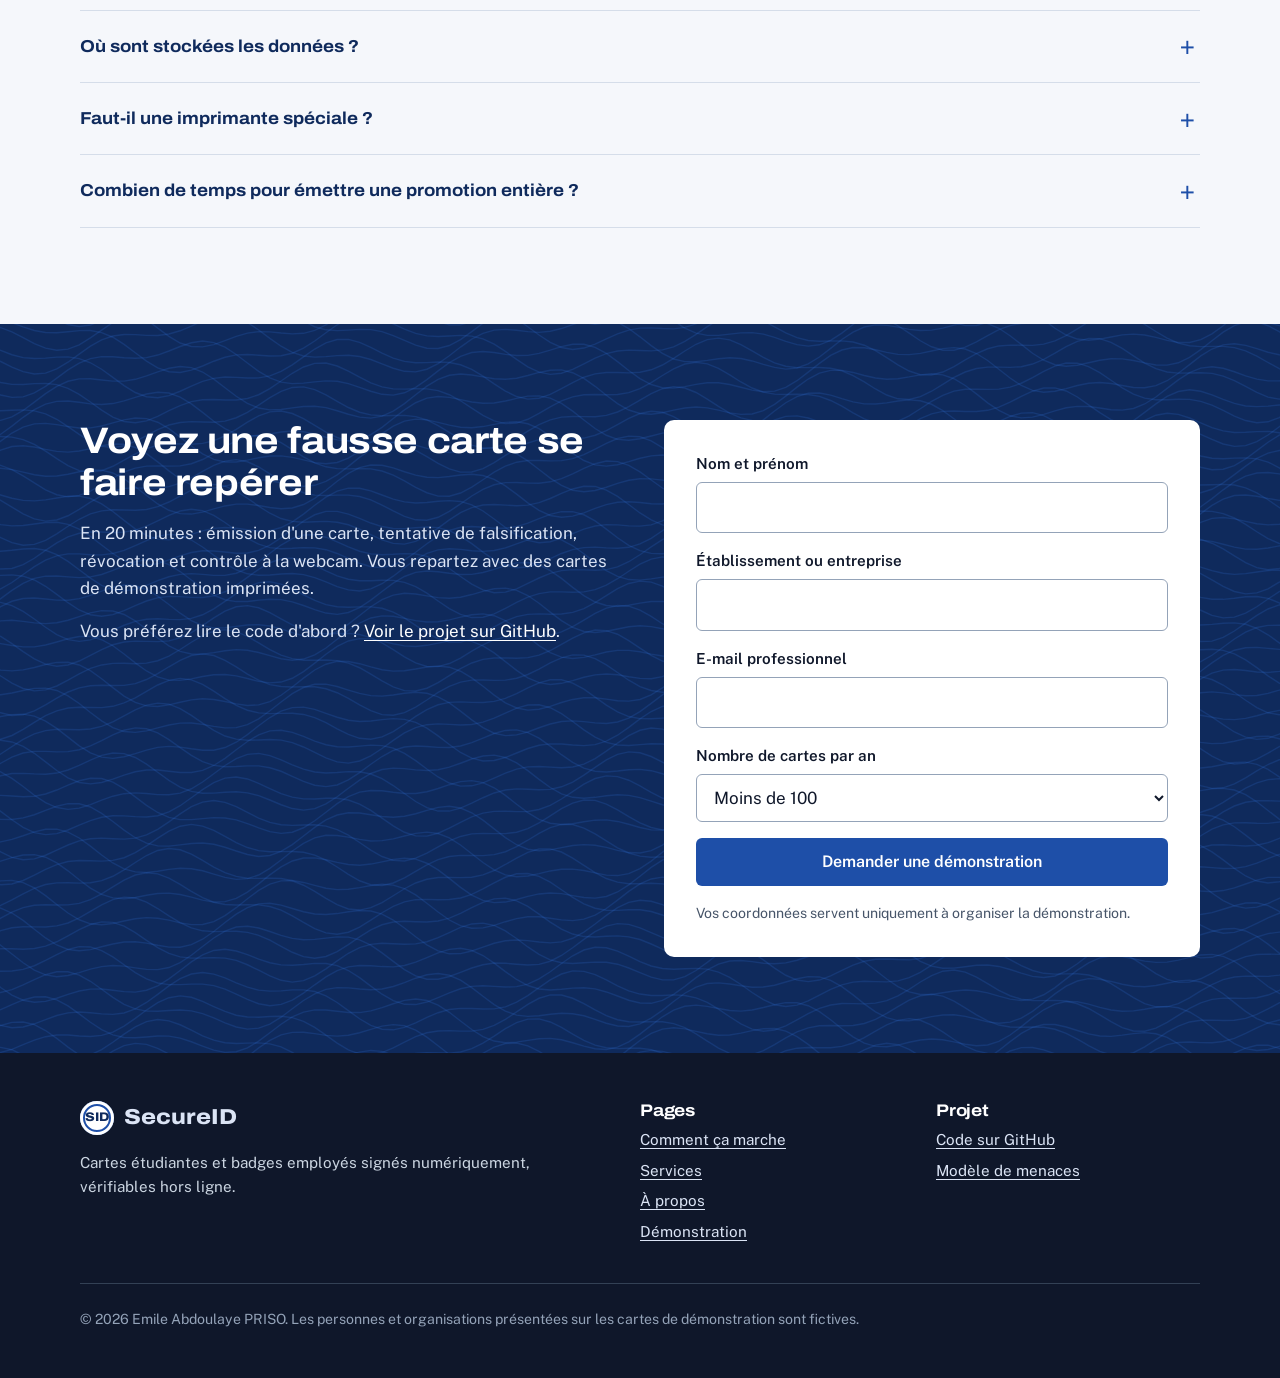
==== commit c3a7b576: "Video de demo sur le site" ====
--- a/docs/index.html
+++ b/docs/index.html
@@ -89,6 +89,13 @@
           <p>À l'entrée, l'application lit le QR par webcam et affiche le verdict en grand, avec les données d'origine pour comparer.</p>
         </li>
       </ol>
+      <figure class="video">
+        <video controls preload="none" playsinline width="1280" height="720" poster="img/video_affiche.jpg">
+          <source src="video/secureid-demo.mp4" type="video/mp4">
+          Votre navigateur ne lit pas la vidéo : <a href="video/secureid-demo.mp4">téléchargez-la ici</a>.
+        </video>
+        <figcaption>La démonstration complète en 1 min 45 : émission, fraude détectée, révocation et journal d'audit.</figcaption>
+      </figure>
       <ul class="legende" aria-label="Les verdicts possibles">
         <li class="ok">Authentique</li><li class="rev">Révoquée</li><li class="rev">Expirée</li><li class="faux">Falsifiée</li><li class="gris">Illisible</li>
       </ul>
@@ -181,15 +188,18 @@
         <p>En 20 minutes : émission d'une carte, tentative de falsification, révocation et contrôle à la webcam. Vous repartez avec des cartes de démonstration imprimées.</p>
         <p>Vous préférez lire le code d'abord ? <a href="https://github.com/emilepri/secureid" style="color:#fff">Voir le projet sur GitHub</a>.</p>
       </div>
-      <!-- Formulaire : à relier à un service d'envoi (ex. Formspree) en remplaçant action="#".
-           Ne jamais écrire de clé secrète ni de mot de passe dans ce fichier. -->
+      <!-- FORMULAIRE : remplace action="#" par ton adresse Formspree, par exemple
+           action="https://formspree.io/f/abcdwxyz". Cette adresse n'est pas secrète : elle peut être publique. -->
       <form class="formulaire" id="form-demo" action="#" method="post">
         <div class="champ"><label for="nom">Nom et prénom</label><input id="nom" name="nom" autocomplete="name" required></div>
         <div class="champ"><label for="etablissement">Établissement ou entreprise</label><input id="etablissement" name="etablissement" autocomplete="organization" required></div>
         <div class="champ"><label for="email">E-mail professionnel</label><input id="email" name="email" type="email" autocomplete="email" required></div>
         <div class="champ"><label for="volume">Nombre de cartes par an</label>
           <select id="volume" name="volume"><option>Moins de 100</option><option>100 à 500</option><option>500 à 2 000</option><option>Plus de 2 000</option></select></div>
-        <button class="bouton bouton--principal" type="submit">Demander une démonstration</button>
+        <!-- Piège à robots : champ invisible que les humains laissent vide (Formspree rejette l'envoi s'il est rempli) -->
+        <input type="text" name="_gotcha" tabindex="-1" autocomplete="off" aria-hidden="true" style="position:absolute;left:-9999px">
+        <input type="hidden" name="_subject" value="SecureID : nouvelle demande de démonstration">
+        <button class="bouton bouton--principal" id="envoyer" type="submit">Demander une démonstration</button>
         <p class="formulaire__note">Vos coordonnées servent uniquement à organiser la démonstration.</p>
         <p class="formulaire__retour" id="retour" role="status" hidden></p>
       </form>
@@ -216,16 +226,47 @@
   </div>
 </footer>
 <script>
-  // Tant que le formulaire n'est relié à aucun service d'envoi (action="#"), on le dit honnêtement
-  // au lieu de simuler un envoi. Supprime ce script une fois action="https://..." renseigné.
+  // Envoi du formulaire sans quitter la page.
+  // Tant que action="#", aucun envoi n'est simulé : on l'indique honnêtement.
   {
     const form = document.getElementById("form-demo");
-    form.addEventListener("submit", (e) => {
-      if (form.getAttribute("action") !== "#") return;
+    const bouton = document.getElementById("envoyer");
+    const retour = document.getElementById("retour");
+
+    const afficher = (texte, ok) => {
+      retour.hidden = false;
+      retour.textContent = texte;
+      retour.classList.toggle("formulaire__retour--erreur", !ok);
+    };
+
+    form.addEventListener("submit", async (e) => {
       e.preventDefault();
-      const retour = document.getElementById("retour");
-      retour.hidden = false;
-      retour.textContent = "L'envoi en ligne n'est pas encore activé. En attendant, contactez-moi depuis mon profil GitHub : github.com/emilepri";
+      if (form.getAttribute("action") === "#") {
+        afficher("L'envoi en ligne n'est pas encore activé. En attendant, contactez-moi depuis mon profil GitHub : github.com/emilepri", false);
+        return;
+      }
+      bouton.disabled = true;
+      bouton.textContent = "Envoi en cours…";
+      try {
+        const reponse = await fetch(form.action, {
+          method: "POST",
+          body: new FormData(form),
+          headers: { Accept: "application/json" },
+        });
+        if (reponse.ok) {
+          form.reset();
+          afficher("Merci ! Votre demande est bien envoyée. Je vous réponds par e-mail pour fixer la démonstration.", true);
+        } else {
+          const donnees = await reponse.json().catch(() => ({}));
+          const detail = (donnees.errors || []).map((err) => err.message).join(" ");
+          afficher("L'envoi a échoué. " + (detail || "Vérifiez les champs puis réessayez."), false);
+        }
+      } catch {
+        afficher("Impossible d'envoyer la demande : vérifiez votre connexion Internet puis réessayez.", false);
+      } finally {
+        bouton.disabled = false;
+        bouton.textContent = "Demander une démonstration";
+      }
     });
   }
 </script>
--- a/docs/style.css
+++ b/docs/style.css
@@ -263,3 +263,11 @@
 
 .pied__bas { max-width: none; }
 .formulaire__retour { margin: 0; padding: .75rem 1rem; border-radius: var(--rayon); background: #e6ecf7; color: var(--marine); font-weight: 600; }
+.formulaire__retour--erreur { background: #fee2e2; color: #991b1b; }
+.bouton:disabled { opacity: .65; cursor: wait; }
+
+/* Vidéo de démonstration */
+.video { margin: var(--s6) 0 0; }
+.video video { width: 100%; height: auto; display: block; border-radius: 10px; background: var(--marine);
+               box-shadow: 0 24px 50px -24px rgba(15, 42, 92, .55); }
+.video figcaption { margin-top: var(--s2); color: var(--gris); font-size: .95rem; }
